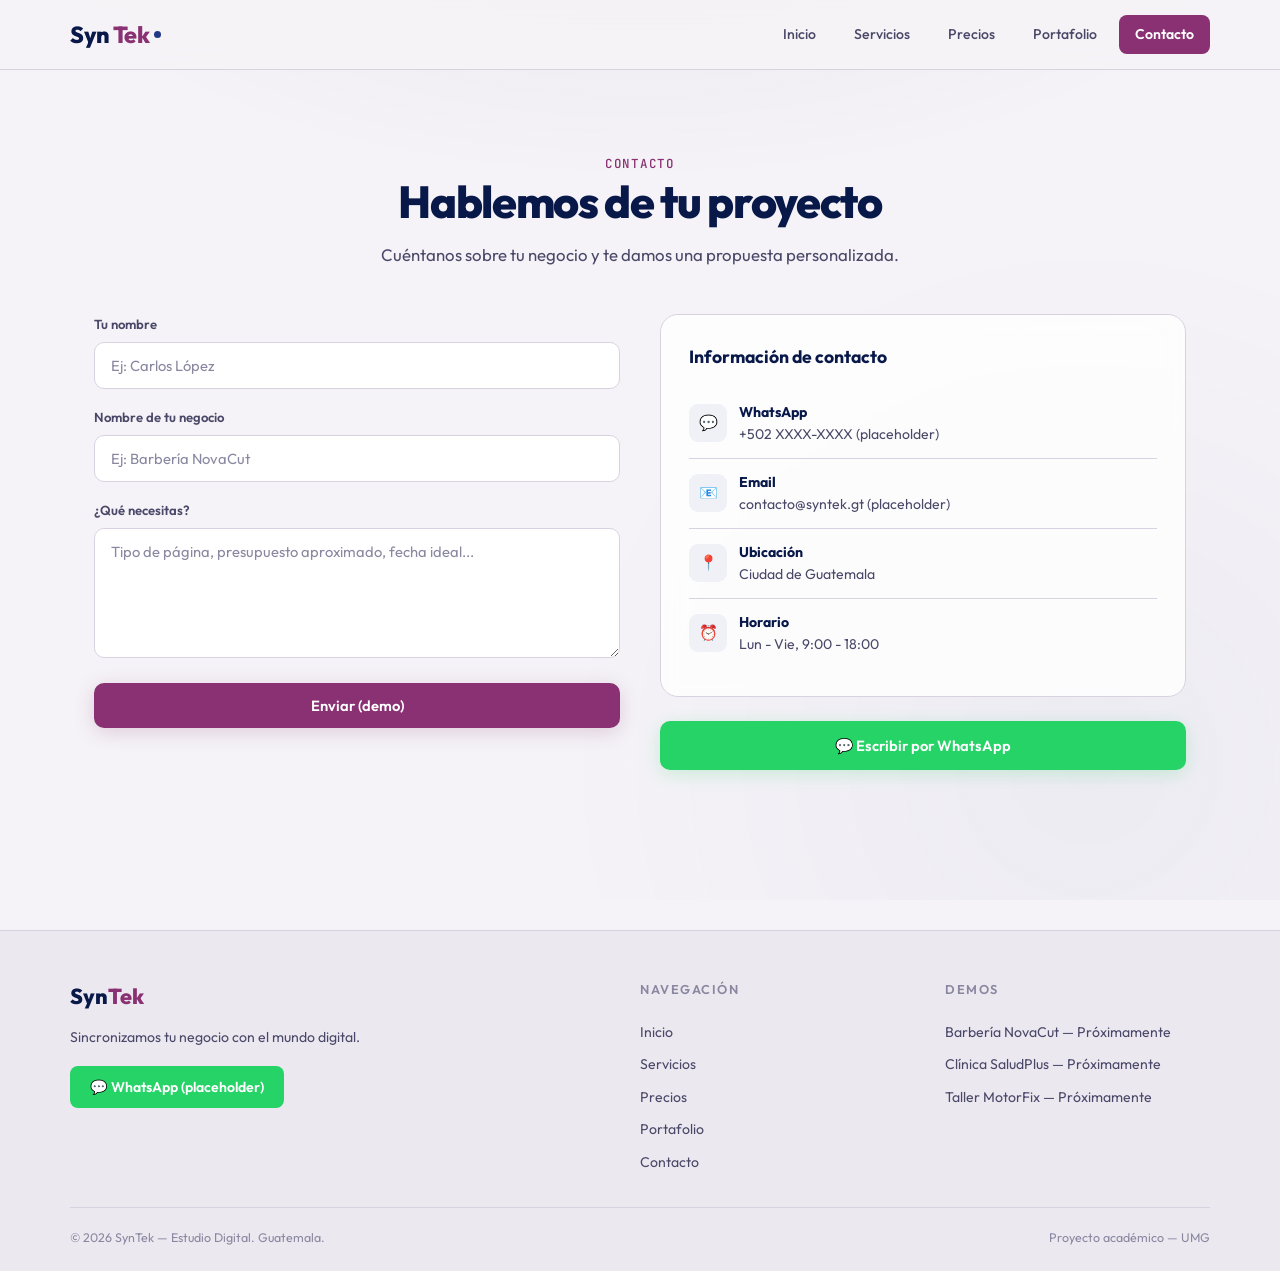
==== public/contacto.html @ 8deb83b6 "se agrega pagina de contacto" ====
<!DOCTYPE html>
<html lang="es">
<head>
  <meta charset="UTF-8">
  <meta name="viewport" content="width=device-width, initial-scale=1.0">
  <title>Contacto — SynTek</title>
  <link rel="stylesheet" href="css/stylesheet.css">
</head>
<body>
  <nav class="navbar">
    <div class="navbar-inner">
      <a href="index.html" class="navbar-logo">Syn<span class="logo-accent">Tek</span><span class="logo-dot"></span></a>
      <div class="navbar-links">
        <a href="index.html">Inicio</a><a href="servicios.html">Servicios</a><a href="precios.html">Precios</a><a href="portafolio.html">Portafolio</a><a href="contacto.html" class="navbar-cta active">Contacto</a>
      </div>
      <button class="hamburger" id="hamburger" aria-label="Menú"><span></span><span></span><span></span></button>
    </div>
    <div class="mobile-menu" id="mobileMenu">
      <a href="index.html">Inicio</a><a href="servicios.html">Servicios</a><a href="precios.html">Precios</a><a href="portafolio.html">Portafolio</a><a href="contacto.html" class="active">Contacto</a>
    </div>
  </nav>
  <div class="page-wrapper">
    <section class="section">
      <div class="text-center">
        <span class="section-label">Contacto</span>
        <h2 class="section-title">Hablemos de tu proyecto</h2>
        <p class="section-sub mx-auto">Cuéntanos sobre tu negocio y te damos una propuesta personalizada.</p>
      </div>
      <div class="contact-grid">
        <form id="contactForm">
          <div class="form-group"><label class="form-label">Tu nombre</label><input type="text" class="form-input" placeholder="Ej: Carlos López" required></div>
          <div class="form-group"><label class="form-label">Nombre de tu negocio</label><input type="text" class="form-input" placeholder="Ej: Barbería NovaCut" required></div>
          <div class="form-group"><label class="form-label">¿Qué necesitas?</label><textarea class="form-textarea" placeholder="Tipo de página, presupuesto aproximado, fecha ideal..." required></textarea></div>
          <button type="submit" class="btn btn-primary btn-full">Enviar (demo)</button>
          <p id="formMsg" style="display:none;color:#22c55e;text-align:center;margin-top:14px;font-size:0.88rem;">¡Mensaje recibido! (demo, no se envió realmente)</p>
        </form>
        <div>
          <div class="info-card">
            <h3>Información de contacto</h3>
            <div class="info-item"><div class="info-icon">💬</div><div><strong>WhatsApp</strong>+502 XXXX-XXXX (placeholder)</div></div>
            <div class="info-item"><div class="info-icon">📧</div><div><strong>Email</strong>contacto@syntek.gt (placeholder)</div></div>
            <div class="info-item"><div class="info-icon">📍</div><div><strong>Ubicación</strong>Ciudad de Guatemala</div></div>
            <div class="info-item"><div class="info-icon">⏰</div><div><strong>Horario</strong>Lun - Vie, 9:00 - 18:00</div></div>
          </div>
          <a href="#whatsapp" class="btn btn-wa btn-full mt-24">💬 Escribir por WhatsApp</a>
        </div>
      </div>
    </section>
    <footer class="footer" id="whatsapp">
      <div class="footer-inner">
        <div class="footer-brand"><h3>Syn<span>Tek</span></h3><p>Sincronizamos tu negocio con el mundo digital.</p><a href="#whatsapp" class="footer-wa">💬 WhatsApp (placeholder)</a></div>
        <div class="footer-col"><h4>Navegación</h4><a href="index.html">Inicio</a><a href="servicios.html">Servicios</a><a href="precios.html">Precios</a><a href="portafolio.html">Portafolio</a><a href="contacto.html">Contacto</a></div>
        <div class="footer-col"><h4>Demos</h4><a href="#">Barbería NovaCut — Próximamente</a><a href="#">Clínica SaludPlus — Próximamente</a><a href="#">Taller MotorFix — Próximamente</a></div>
      </div>
      <div class="footer-bottom"><span>© 2026 SynTek — Estudio Digital. Guatemala.</span><span>Proyecto académico — UMG</span></div>
    </footer>
  </div>
  <script src="js/script.js"></script>
</body>
</html>
---- public/css/stylesheet.css ----
/* =============================================
   SYNTEK — Paleta: Lapis Velvet Evening (Tema Intermedio)
   Elegante, vivo, profesional
   ============================================= */

@import url('https://fonts.googleapis.com/css2?family=Outfit:wght@300;400;500;600;700;800;900&family=JetBrains+Mono:wght@400;500&display=swap');

:root {
  --bg-primary: #f5f3f7;
  --bg-secondary: #ece8f0;
  --bg-card: rgba(255, 255, 255, 0.8);
  --bg-card-solid: #ffffff;
  --text-primary: #081849;
  --text-secondary: #4a4868;
  --text-muted: #8a88a0;
  --accent: #213885;
  --accent-bright: #4a6abf;
  --accent-glow: rgba(33, 56, 133, 0.07);
  --accent-glow-strong: rgba(33, 56, 133, 0.14);
  --accent-secondary: #893172;
  --accent-purple: #5F3475;
  --border: #d8d2e0;
  --border-hover: #b8a8cc;
  --success: #213885;
  --warning: #893172;
  --radius: 12px;
  --radius-lg: 18px;
  --font-main: 'Outfit', sans-serif;
  --font-mono: 'JetBrains Mono', monospace;
  --max-width: 1140px;
  --transition: 0.3s cubic-bezier(0.4, 0, 0.2, 1);
}

*, *::before, *::after { margin: 0; padding: 0; box-sizing: border-box; }
html { scroll-behavior: smooth; -webkit-font-smoothing: antialiased; }

body {
  font-family: var(--font-main);
  background: var(--bg-primary);
  color: var(--text-primary);
  line-height: 1.6;
  min-height: 100vh;
  overflow-x: hidden;
}

body::before {
  content: '';
  position: fixed;
  inset: 0;
  background: radial-gradient(ellipse 80% 50% at 50% -10%, rgba(95, 52, 117, 0.06) 0%, transparent 60%), radial-gradient(circle at 85% 85%, rgba(33, 56, 133, 0.04) 0%, transparent 40%);
  pointer-events: none;
  z-index: 0;
}

a { color: inherit; text-decoration: none; }
ul { list-style: none; }
img { max-width: 100%; display: block; }

/* NAVBAR */
.navbar {
  position: fixed; top: 0; left: 0; right: 0; z-index: 1000;
  height: 70px; display: flex; align-items: center; justify-content: center; padding: 0 24px;
  background: rgba(245, 243, 247, 0.9); backdrop-filter: blur(16px); border-bottom: 1px solid var(--border);
}
.navbar-inner { max-width: var(--max-width); width: 100%; display: flex; align-items: center; justify-content: space-between; }
.navbar-logo { font-size: 1.45rem; font-weight: 800; letter-spacing: -0.02em; display: flex; align-items: center; gap: 3px; }
.logo-accent { color: var(--accent-secondary); }
.logo-dot { width: 7px; height: 7px; border-radius: 50%; background: var(--accent); margin-left: 2px; animation: pulse 2s ease-in-out infinite; }
@keyframes pulse { 0%, 100% { opacity: 1; transform: scale(1); } 50% { opacity: 0.4; transform: scale(0.75); } }
.navbar-links { display: flex; gap: 6px; align-items: center; }
.navbar-links a { padding: 8px 16px; border-radius: 8px; font-size: 0.88rem; font-weight: 500; color: var(--text-secondary); transition: var(--transition); }
.navbar-links a:hover { color: var(--text-primary); background: rgba(137, 49, 114, 0.06); }
.navbar-links a.active { color: var(--accent-secondary); background: rgba(137, 49, 114, 0.08); font-weight: 600; }
.navbar-cta { background: var(--accent-secondary) !important; color: white !important; font-weight: 600 !important; }
.navbar-cta:hover { background: #a33d88 !important; transform: translateY(-1px); }

.hamburger { display: none; flex-direction: column; gap: 5px; cursor: pointer; padding: 8px; background: none; border: none; z-index: 1001; }
.hamburger span { width: 22px; height: 2px; background: var(--text-primary); border-radius: 2px; transition: var(--transition); }
.hamburger.open span:nth-child(1) { transform: rotate(45deg) translate(5px, 5px); }
.hamburger.open span:nth-child(2) { opacity: 0; }
.hamburger.open span:nth-child(3) { transform: rotate(-45deg) translate(5px, -5px); }

.mobile-menu { display: none; position: fixed; top: 70px; left: 0; right: 0; bottom: 0; background: rgba(245, 243, 247, 0.98); backdrop-filter: blur(16px); flex-direction: column; padding: 24px; gap: 8px; z-index: 999; }
.mobile-menu.open { display: flex; }
.mobile-menu a { padding: 16px; border-radius: var(--radius); font-size: 1.05rem; font-weight: 500; color: var(--text-secondary); transition: var(--transition); }
.mobile-menu a:hover, .mobile-menu a.active { color: var(--accent-secondary); background: rgba(137, 49, 114, 0.08); }
@media (max-width: 768px) { .navbar-links { display: none; } .hamburger { display: flex; } }

/* FOOTER */
.footer { background: var(--bg-secondary); border-top: 1px solid var(--border); padding: 48px 24px 24px; margin-top: 80px; }
.footer-inner { max-width: var(--max-width); margin: 0 auto; display: grid; grid-template-columns: 2fr 1fr 1fr; gap: 40px; }
.footer-brand h3 { font-size: 1.35rem; font-weight: 800; margin-bottom: 12px; }
.footer-brand h3 span { color: var(--accent-secondary); }
.footer-brand p { color: var(--text-secondary); font-size: 0.88rem; max-width: 300px; line-height: 1.7; }
.footer-wa { display: inline-flex; align-items: center; gap: 8px; margin-top: 16px; padding: 10px 20px; background: #25D366; color: white; border-radius: 8px; font-weight: 600; font-size: 0.88rem; transition: var(--transition); }
.footer-wa:hover { background: #1ebe5d; transform: translateY(-2px); }
.footer-col h4 { font-size: 0.8rem; font-weight: 600; text-transform: uppercase; letter-spacing: 0.12em; color: var(--text-muted); margin-bottom: 16px; }
.footer-col a { display: block; color: var(--text-secondary); font-size: 0.88rem; padding: 5px 0; transition: var(--transition); }
.footer-col a:hover { color: var(--accent-secondary); transform: translateX(3px); }
.footer-bottom { max-width: var(--max-width); margin: 28px auto 0; padding-top: 20px; border-top: 1px solid var(--border); display: flex; justify-content: space-between; font-size: 0.78rem; color: var(--text-muted); }
@media (max-width: 768px) { .footer-inner { grid-template-columns: 1fr; gap: 28px; } .footer-bottom { flex-direction: column; gap: 6px; text-align: center; } }

/* SECTIONS */
.page-wrapper { padding-top: 70px; min-height: 100vh; position: relative; z-index: 1; }
.section { max-width: var(--max-width); margin: 0 auto; padding: 80px 24px; }
.section-label { font-family: var(--font-mono); font-size: 0.78rem; font-weight: 500; color: var(--accent-secondary); letter-spacing: 0.14em; text-transform: uppercase; margin-bottom: 10px; }
.section-title { font-size: clamp(1.9rem, 4.5vw, 2.8rem); font-weight: 800; letter-spacing: -0.03em; line-height: 1.15; margin-bottom: 14px; color: var(--text-primary); }
.section-sub { font-size: 1.05rem; color: var(--text-secondary); max-width: 580px; line-height: 1.7; }
.text-center { text-align: center; }
.mx-auto { margin-left: auto; margin-right: auto; }

/* HERO */
.hero { min-height: calc(100vh - 70px); display: flex; align-items: center; justify-content: center; text-align: center; padding: 80px 24px; position: relative; }
.hero::before { content: ''; position: absolute; top: 50%; left: 50%; transform: translate(-50%, -50%); width: 600px; height: 600px; background: radial-gradient(circle, rgba(137, 49, 114, 0.08) 0%, transparent 70%); border-radius: 50%; pointer-events: none; }
.hero-content { position: relative; z-index: 1; max-width: 760px; }
.hero-badge { display: inline-flex; align-items: center; gap: 8px; padding: 7px 18px; background: rgba(137, 49, 114, 0.06); border: 1px solid rgba(137, 49, 114, 0.12); border-radius: 100px; font-family: var(--font-mono); font-size: 0.78rem; color: var(--accent-secondary); margin-bottom: 28px; animation: fadeDown 0.7s ease-out; }
.hero-badge::before { content: ''; width: 6px; height: 6px; background: var(--accent); border-radius: 50%; animation: pulse 2s ease-in-out infinite; }
.hero h1 { font-size: clamp(2.8rem, 7.5vw, 5rem); font-weight: 900; letter-spacing: -0.04em; line-height: 1; margin-bottom: 20px; animation: fadeUp 0.7s ease-out; }
.hero h1 span { background: linear-gradient(135deg, var(--accent), var(--accent-secondary)); -webkit-background-clip: text; -webkit-text-fill-color: transparent; background-clip: text; }
.hero-tagline { font-size: clamp(1.05rem, 2.2vw, 1.3rem); color: var(--text-secondary); margin-bottom: 10px; font-weight: 300; animation: fadeUp 0.7s ease-out 0.1s both; }
.hero-sub { font-size: 0.95rem; color: var(--text-muted); margin-bottom: 36px; animation: fadeUp 0.7s ease-out 0.2s both; }
.hero-buttons { display: flex; gap: 14px; justify-content: center; flex-wrap: wrap; animation: fadeUp 0.7s ease-out 0.3s both; }
@keyframes fadeUp { from { opacity: 0; transform: translateY(18px); } to { opacity: 1; transform: translateY(0); } }
@keyframes fadeDown { from { opacity: 0; transform: translateY(-10px); } to { opacity: 1; transform: translateY(0); } }

/* BUTTONS */
.btn { display: inline-flex; align-items: center; gap: 8px; padding: 13px 26px; border-radius: 10px; font-family: var(--font-main); font-size: 0.92rem; font-weight: 600; cursor: pointer; transition: var(--transition); border: none; }
.btn-primary { background: var(--accent-secondary); color: white; box-shadow: 0 4px 20px rgba(137, 49, 114, 0.2); }
.btn-primary:hover { background: #a33d88; transform: translateY(-2px); box-shadow: 0 8px 30px rgba(137, 49, 114, 0.3); }
.btn-secondary { background: white; color: var(--text-primary); border: 1px solid var(--border); }
.btn-secondary:hover { border-color: var(--accent-secondary); background: rgba(137, 49, 114, 0.04); transform: translateY(-2px); }
.btn-outline { background: transparent; color: var(--accent-secondary); border: 1px solid var(--accent-secondary); }
.btn-outline:hover { background: rgba(137, 49, 114, 0.06); transform: translateY(-2px); }
.btn-wa { background: #25D366; color: white; box-shadow: 0 4px 18px rgba(37, 211, 102, 0.2); }
.btn-wa:hover { background: #1ebe5d; transform: translateY(-2px); }
.btn-full { width: 100%; justify-content: center; }

/* CARDS */
.cards-grid { display: grid; grid-template-columns: repeat(auto-fit, minmax(270px, 1fr)); gap: 22px; margin-top: 44px; }
.card { background: var(--bg-card); border: 1px solid var(--border); border-radius: var(--radius-lg); padding: 30px; transition: var(--transition); backdrop-filter: blur(8px); position: relative; overflow: hidden; }
.card::after { content: ''; position: absolute; top: 0; left: 0; right: 0; height: 2px; background: linear-gradient(90deg, var(--accent), var(--accent-secondary)); opacity: 0; transition: var(--transition); }
.card:hover { border-color: var(--border-hover); transform: translateY(-4px); box-shadow: 0 12px 36px rgba(95, 52, 117, 0.08); }
.card:hover::after { opacity: 1; }
.card-icon { width: 46px; height: 46px; border-radius: 11px; background: rgba(137, 49, 114, 0.06); display: flex; align-items: center; justify-content: center; font-size: 1.3rem; margin-bottom: 18px; }
.card h3 { font-size: 1.15rem; font-weight: 700; margin-bottom: 8px; color: var(--text-primary); }
.card p { color: var(--text-secondary); font-size: 0.88rem; line-height: 1.65; }
.tag { display: inline-block; padding: 3px 10px; background: rgba(33, 56, 133, 0.06); color: var(--accent); border-radius: 5px; font-size: 0.72rem; font-weight: 600; font-family: var(--font-mono); margin-right: 6px; margin-top: 8px; }

/* PRICING */
.pricing-grid { display: grid; grid-template-columns: repeat(auto-fit, minmax(290px, 1fr)); gap: 22px; margin-top: 44px; align-items: start; }
.price-card { background: var(--bg-card); border: 1px solid var(--border); border-radius: var(--radius-lg); padding: 36px 28px; backdrop-filter: blur(8px); transition: var(--transition); position: relative; }
.price-card:hover { transform: translateY(-4px); border-color: var(--border-hover); box-shadow: 0 8px 30px rgba(95, 52, 117, 0.08); }
.price-card.featured { border-color: var(--accent-secondary); background: linear-gradient(160deg, rgba(137, 49, 114, 0.03), rgba(33, 56, 133, 0.02)); box-shadow: 0 0 40px rgba(137, 49, 114, 0.05); }
.price-popular { position: absolute; top: -1px; left: 50%; transform: translateX(-50%); background: var(--accent-secondary); color: white; font-size: 0.72rem; font-weight: 700; padding: 5px 18px; border-radius: 0 0 8px 8px; letter-spacing: 0.06em; text-transform: uppercase; }
.price-name { font-size: 0.95rem; font-weight: 600; color: var(--text-secondary); margin-bottom: 6px; }
.price-amount { font-size: 2.8rem; font-weight: 900; letter-spacing: -0.04em; line-height: 1; margin-bottom: 4px; color: var(--text-primary); }
.price-amount .q { font-size: 1.1rem; font-weight: 600; color: var(--accent-secondary); vertical-align: top; margin-right: 3px; }
.price-note { font-size: 0.82rem; color: var(--text-muted); margin-bottom: 24px; }
.price-features { display: flex; flex-direction: column; gap: 12px; margin-bottom: 28px; }
.price-feat { display: flex; align-items: center; gap: 10px; font-size: 0.88rem; color: var(--text-secondary); }
.price-check { width: 18px; height: 18px; border-radius: 50%; background: rgba(33, 56, 133, 0.08); color: var(--accent); display: flex; align-items: center; justify-content: center; font-size: 0.65rem; flex-shrink: 0; }

/* PORTFOLIO */
.portfolio-card { background: var(--bg-card); border: 1px solid var(--border); border-radius: var(--radius-lg); overflow: hidden; transition: var(--transition); display: block; }
.portfolio-card:hover { transform: translateY(-5px); border-color: var(--border-hover); box-shadow: 0 16px 44px rgba(95, 52, 117, 0.1); }
.portfolio-preview { height: 190px; display: flex; align-items: center; justify-content: center; font-size: 2.8rem; }
.portfolio-preview.barberia { background: linear-gradient(135deg, #ede0f0, #ddd0e8); }
.portfolio-preview.clinica { background: linear-gradient(135deg, #dde0f4, #ccd0ee); }
.portfolio-preview.taller { background: linear-gradient(135deg, #f0dce6, #e8c8d8); }
.portfolio-body { padding: 24px; }
.portfolio-body h3 { font-size: 1.15rem; font-weight: 700; margin-bottom: 8px; color: var(--text-primary); }
.portfolio-body p { color: var(--text-secondary); font-size: 0.88rem; line-height: 1.6; margin-bottom: 16px; }
.badge-soon { display: inline-flex; align-items: center; gap: 6px; padding: 5px 14px; background: rgba(137, 49, 114, 0.08); color: var(--accent-secondary); border-radius: 100px; font-family: var(--font-mono); font-size: 0.72rem; font-weight: 600; letter-spacing: 0.04em; }

/* CONTACT */
.contact-grid { display: grid; grid-template-columns: 1fr 1fr; gap: 40px; margin-top: 44px; align-items: start; }
.form-group { margin-bottom: 18px; }
.form-label { display: block; font-size: 0.82rem; font-weight: 600; color: var(--text-secondary); margin-bottom: 7px; }
.form-input, .form-textarea { width: 100%; padding: 13px 16px; background: white; border: 1px solid var(--border); border-radius: 10px; color: var(--text-primary); font-family: var(--font-main); font-size: 0.92rem; transition: var(--transition); outline: none; }
.form-input:focus, .form-textarea:focus { border-color: var(--accent-secondary); box-shadow: 0 0 0 3px rgba(137, 49, 114, 0.08); }
.form-textarea { min-height: 130px; resize: vertical; }
.form-input::placeholder, .form-textarea::placeholder { color: var(--text-muted); }
.info-card { background: var(--bg-card); border: 1px solid var(--border); border-radius: var(--radius-lg); padding: 28px; backdrop-filter: blur(8px); }
.info-card h3 { font-size: 1.1rem; font-weight: 700; margin-bottom: 18px; color: var(--text-primary); }
.info-item { display: flex; align-items: center; gap: 12px; padding: 12px 0; border-bottom: 1px solid var(--border); color: var(--text-secondary); font-size: 0.88rem; }
.info-item:last-child { border-bottom: none; }
.info-icon { width: 38px; height: 38px; border-radius: 9px; background: rgba(33, 56, 133, 0.06); display: flex; align-items: center; justify-content: center; font-size: 0.95rem; flex-shrink: 0; }
.info-item strong { display: block; color: var(--text-primary); font-size: 0.88rem; }
@media (max-width: 768px) { .contact-grid { grid-template-columns: 1fr; } }

/* UTILITIES */
.mt-12 { margin-top: 12px; } .mt-16 { margin-top: 16px; } .mt-24 { margin-top: 24px; } .mt-32 { margin-top: 32px; } .mt-44 { margin-top: 44px; } .mb-24 { margin-bottom: 24px; }
.flex-center { display: flex; justify-content: center; gap: 14px; flex-wrap: wrap; }
::-webkit-scrollbar { width: 7px; } ::-webkit-scrollbar-track { background: var(--bg-primary); } ::-webkit-scrollbar-thumb { background: var(--border); border-radius: 4px; } ::-webkit-scrollbar-thumb:hover { background: var(--text-muted); }
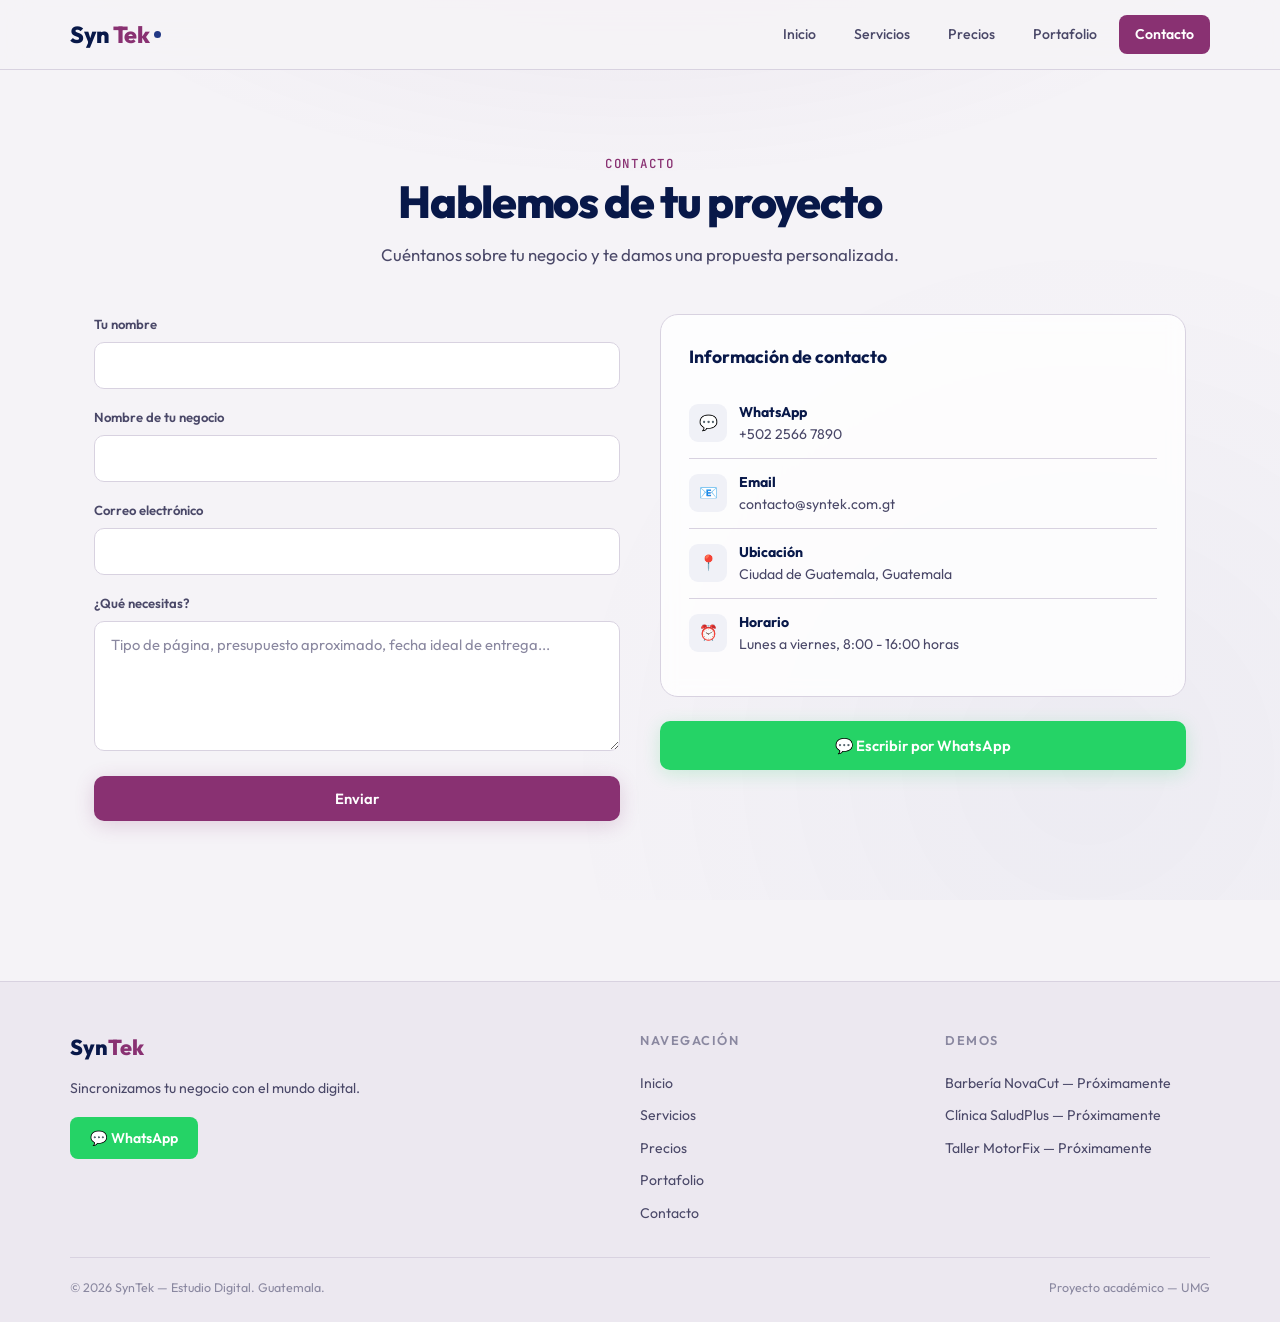
==== commit 52479580: "Se modifica bontones de contacto" ====
--- a/public/contacto.html
+++ b/public/contacto.html
@@ -28,19 +28,20 @@
       </div>
       <div class="contact-grid">
         <form id="contactForm">
-          <div class="form-group"><label class="form-label">Tu nombre</label><input type="text" class="form-input" placeholder="Ej: Carlos López" required></div>
-          <div class="form-group"><label class="form-label">Nombre de tu negocio</label><input type="text" class="form-input" placeholder="Ej: Barbería NovaCut" required></div>
-          <div class="form-group"><label class="form-label">¿Qué necesitas?</label><textarea class="form-textarea" placeholder="Tipo de página, presupuesto aproximado, fecha ideal..." required></textarea></div>
-          <button type="submit" class="btn btn-primary btn-full">Enviar (demo)</button>
-          <p id="formMsg" style="display:none;color:#22c55e;text-align:center;margin-top:14px;font-size:0.88rem;">¡Mensaje recibido! (demo, no se envió realmente)</p>
+          <div class="form-group"><label class="form-label">Tu nombre</label><input type="text" class="form-input" placeholder="" required></div>
+          <div class="form-group"><label class="form-label">Nombre de tu negocio</label><input type="text" class="form-input" placeholder="" required></div>
+          <div class="form-group"><label class="form-label">Correo electrónico</label><input type="email" class="form-input" placeholder="" required></div>
+          <div class="form-group"><label class="form-label">¿Qué necesitas?</label><textarea class="form-textarea" placeholder="Tipo de página, presupuesto aproximado, fecha ideal de entrega..." required></textarea></div>
+          <button type="submit" class="btn btn-primary btn-full">Enviar</button>
+          <p id="formMsg" style="display:none;color:#22c55e;text-align:center;margin-top:14px;font-size:0.88rem;">¡Mensaje recibido!</p>
         </form>
         <div>
           <div class="info-card">
             <h3>Información de contacto</h3>
-            <div class="info-item"><div class="info-icon">💬</div><div><strong>WhatsApp</strong>+502 XXXX-XXXX (placeholder)</div></div>
-            <div class="info-item"><div class="info-icon">📧</div><div><strong>Email</strong>contacto@syntek.gt (placeholder)</div></div>
-            <div class="info-item"><div class="info-icon">📍</div><div><strong>Ubicación</strong>Ciudad de Guatemala</div></div>
-            <div class="info-item"><div class="info-icon">⏰</div><div><strong>Horario</strong>Lun - Vie, 9:00 - 18:00</div></div>
+            <div class="info-item"><div class="info-icon">💬</div><div><strong>WhatsApp</strong>+502 2566 7890</div></div>
+            <div class="info-item"><div class="info-icon">📧</div><div><strong>Email</strong>contacto@syntek.com.gt</div></div>
+            <div class="info-item"><div class="info-icon">📍</div><div><strong>Ubicación</strong>Ciudad de Guatemala, Guatemala</div></div>
+            <div class="info-item"><div class="info-icon">⏰</div><div><strong>Horario</strong>Lunes a viernes, 8:00 - 16:00 horas</div></div>
           </div>
           <a href="#whatsapp" class="btn btn-wa btn-full mt-24">💬 Escribir por WhatsApp</a>
         </div>
@@ -48,7 +49,7 @@
     </section>
     <footer class="footer" id="whatsapp">
       <div class="footer-inner">
-        <div class="footer-brand"><h3>Syn<span>Tek</span></h3><p>Sincronizamos tu negocio con el mundo digital.</p><a href="#whatsapp" class="footer-wa">💬 WhatsApp (placeholder)</a></div>
+        <div class="footer-brand"><h3>Syn<span>Tek</span></h3><p>Sincronizamos tu negocio con el mundo digital.</p><a href="#whatsapp" class="footer-wa">💬 WhatsApp</a></div>
         <div class="footer-col"><h4>Navegación</h4><a href="index.html">Inicio</a><a href="servicios.html">Servicios</a><a href="precios.html">Precios</a><a href="portafolio.html">Portafolio</a><a href="contacto.html">Contacto</a></div>
         <div class="footer-col"><h4>Demos</h4><a href="#">Barbería NovaCut — Próximamente</a><a href="#">Clínica SaludPlus — Próximamente</a><a href="#">Taller MotorFix — Próximamente</a></div>
       </div>
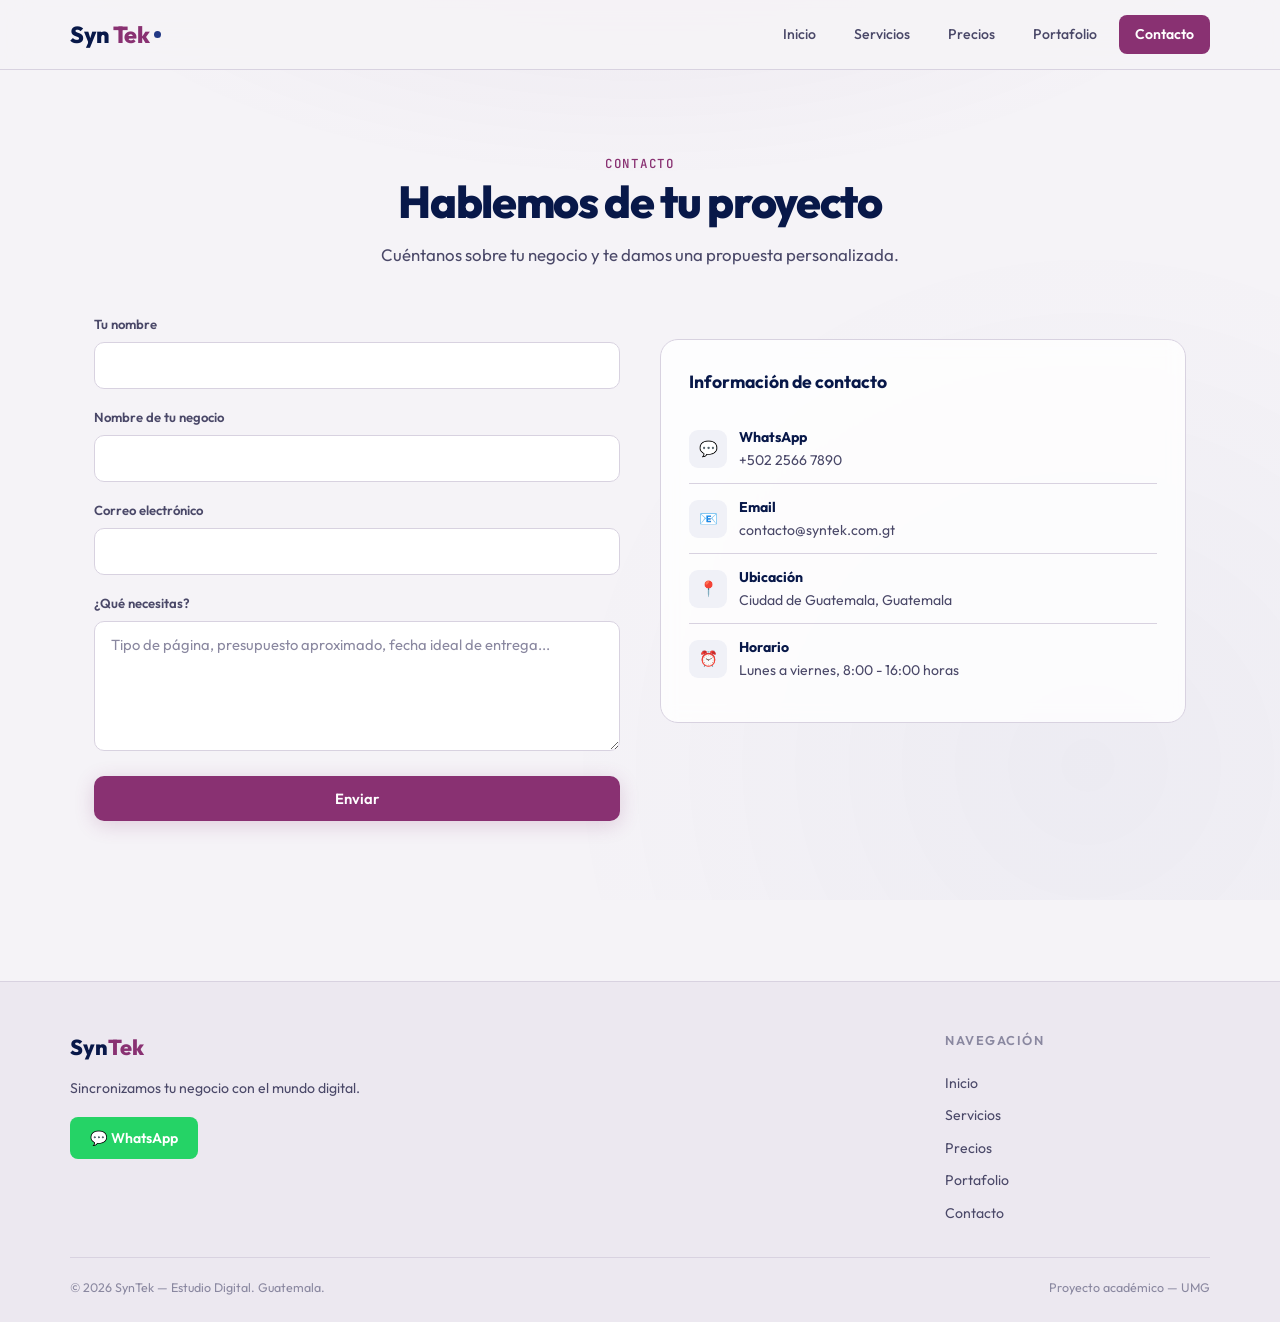
==== commit 33b443e9: "se modifica footer y se elimina boton en body de WhatsApp" ====
--- a/public/contacto.html
+++ b/public/contacto.html
@@ -36,6 +36,7 @@
           <p id="formMsg" style="display:none;color:#22c55e;text-align:center;margin-top:14px;font-size:0.88rem;">¡Mensaje recibido!</p>
         </form>
         <div>
+          <br>
           <div class="info-card">
             <h3>Información de contacto</h3>
             <div class="info-item"><div class="info-icon">💬</div><div><strong>WhatsApp</strong>+502 2566 7890</div></div>
@@ -43,15 +44,14 @@
             <div class="info-item"><div class="info-icon">📍</div><div><strong>Ubicación</strong>Ciudad de Guatemala, Guatemala</div></div>
             <div class="info-item"><div class="info-icon">⏰</div><div><strong>Horario</strong>Lunes a viernes, 8:00 - 16:00 horas</div></div>
           </div>
-          <a href="#whatsapp" class="btn btn-wa btn-full mt-24">💬 Escribir por WhatsApp</a>
         </div>
       </div>
     </section>
     <footer class="footer" id="whatsapp">
       <div class="footer-inner">
         <div class="footer-brand"><h3>Syn<span>Tek</span></h3><p>Sincronizamos tu negocio con el mundo digital.</p><a href="#whatsapp" class="footer-wa">💬 WhatsApp</a></div>
+        <div></div>
         <div class="footer-col"><h4>Navegación</h4><a href="index.html">Inicio</a><a href="servicios.html">Servicios</a><a href="precios.html">Precios</a><a href="portafolio.html">Portafolio</a><a href="contacto.html">Contacto</a></div>
-        <div class="footer-col"><h4>Demos</h4><a href="#">Barbería NovaCut — Próximamente</a><a href="#">Clínica SaludPlus — Próximamente</a><a href="#">Taller MotorFix — Próximamente</a></div>
       </div>
       <div class="footer-bottom"><span>© 2026 SynTek — Estudio Digital. Guatemala.</span><span>Proyecto académico — UMG</span></div>
     </footer>
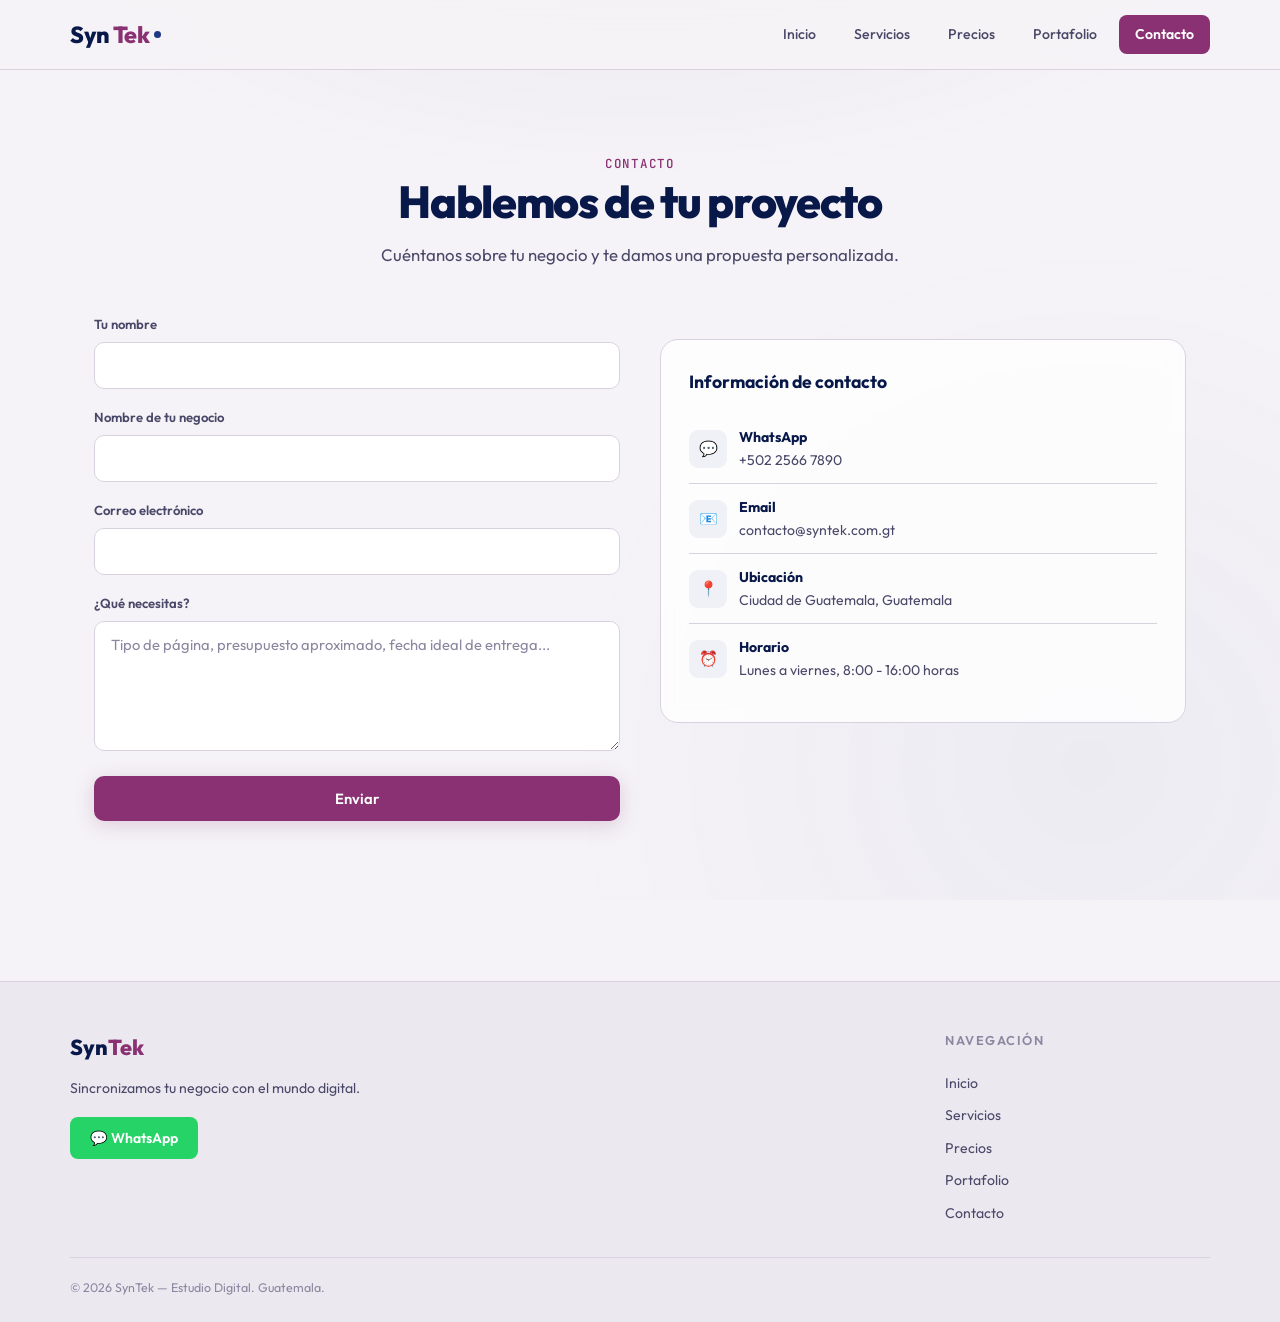
==== commit d05f1e76: "se modifica footer en todas las paginas" ====
--- a/public/contacto.html
+++ b/public/contacto.html
@@ -53,7 +53,7 @@
         <div></div>
         <div class="footer-col"><h4>Navegación</h4><a href="index.html">Inicio</a><a href="servicios.html">Servicios</a><a href="precios.html">Precios</a><a href="portafolio.html">Portafolio</a><a href="contacto.html">Contacto</a></div>
       </div>
-      <div class="footer-bottom"><span>© 2026 SynTek — Estudio Digital. Guatemala.</span><span>Proyecto académico — UMG</span></div>
+      <div class="footer-bottom"><span>© 2026 SynTek — Estudio Digital. Guatemala.</span></div>
     </footer>
   </div>
   <script src="js/script.js"></script>
--- a/public/css/stylesheet.css
+++ b/public/css/stylesheet.css
@@ -164,9 +164,30 @@
 .portfolio-card { background: var(--bg-card); border: 1px solid var(--border); border-radius: var(--radius-lg); overflow: hidden; transition: var(--transition); display: block; }
 .portfolio-card:hover { transform: translateY(-5px); border-color: var(--border-hover); box-shadow: 0 16px 44px rgba(95, 52, 117, 0.1); }
 .portfolio-preview { height: 190px; display: flex; align-items: center; justify-content: center; font-size: 2.8rem; }
-.portfolio-preview.barberia { background: linear-gradient(135deg, #ede0f0, #ddd0e8); }
-.portfolio-preview.clinica { background: linear-gradient(135deg, #dde0f4, #ccd0ee); }
-.portfolio-preview.taller { background: linear-gradient(135deg, #f0dce6, #e8c8d8); }
+.portfolio-preview.panaderia { 
+  background: linear-gradient(135deg, #f5e6d3, #e8cfa8); 
+  display: flex; 
+  align-items: center; 
+  justify-content: center; 
+}
+.portfolio-preview.restaurante { 
+  background: linear-gradient(135deg, #0a2e2a, #05AD98); 
+  display: flex; 
+  align-items: center; 
+  justify-content: center; 
+}
+.portfolio-preview.panaderia { 
+  background: linear-gradient(135deg, #f5e6d3, #e8cfa8); 
+  display: flex; 
+  align-items: center; 
+  justify-content: center; 
+}
+.portfolio-preview.panaderia { 
+  background: linear-gradient(135deg, #f5e6d3, #e8cfa8); 
+  display: flex; 
+  align-items: center; 
+  justify-content: center; 
+}
 .portfolio-body { padding: 24px; }
 .portfolio-body h3 { font-size: 1.15rem; font-weight: 700; margin-bottom: 8px; color: var(--text-primary); }
 .portfolio-body p { color: var(--text-secondary); font-size: 0.88rem; line-height: 1.6; margin-bottom: 16px; }
